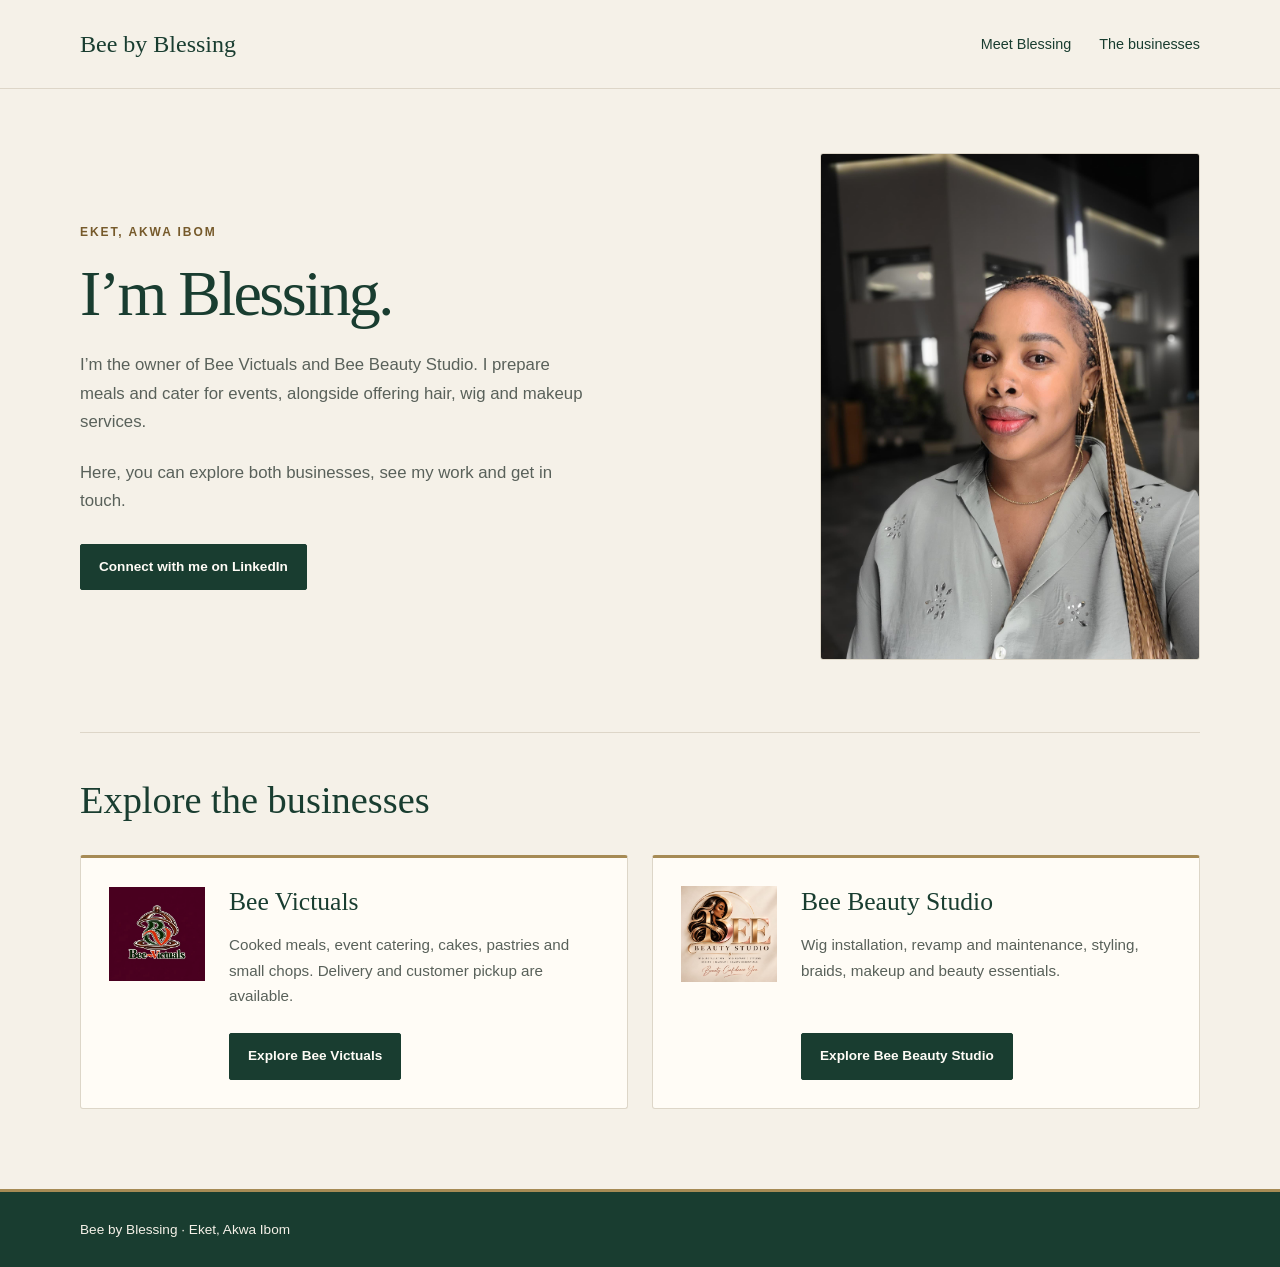
==== index.html @ e4c339d9 "Initial website upload" ====
<!DOCTYPE html>
<html lang="en">
<head>
  <meta charset="UTF-8">
  <meta name="viewport" content="width=device-width, initial-scale=1.0">
  <meta name="description" content="Meet Blessing and explore Bee Victuals and Bee Beauty Studio in Eket, Akwa Ibom.">
  <title>Bee by Blessing | Food &amp; Beauty</title>
  <link rel="stylesheet" href="styles.css">
</head>

<body>
  <header class="site-header">
    <div class="container header-content">
      <a class="brand" href="index.html">Bee by Blessing</a>

      <nav aria-label="Main navigation">
        <a href="#about">Meet Blessing</a>
        <a href="#businesses">The businesses</a>
      </nav>
    </div>
  </header>

  <main>
    <section class="intro container" id="about" aria-labelledby="intro-title">
      <div class="intro-copy">
        <p class="eyebrow">Eket, Akwa Ibom</p>
        <h1 id="intro-title">I’m Blessing.</h1>

        <p>
          I’m the owner of Bee Victuals and Bee Beauty Studio.
          I prepare meals and cater for events, alongside offering
          hair, wig and makeup services.
        </p>

        <p>
          Here, you can explore both businesses, see my work
          and get in touch.
        </p>
    <a class="button"
        href="https://www.linkedin.com/in/blessing-michael-032a00291"
        target="_blank"
        rel="noopener noreferrer"
        style="margin-top: 28px;">
        Connect with me on LinkedIn
    </a>
      </div>

      <img
        class="owner-photo"
        src="BLESSING'S PHOTO.jpg"
        alt="Blessing, owner of Bee Victuals and Bee Beauty Studio"
        width="480"
        height="640"
      >
    </section>

    <section class="businesses container" id="businesses"
             aria-labelledby="businesses-title">
      <h2 id="businesses-title">Explore the businesses</h2>

      <div class="business-grid">
        <article class="business-card">
          <img
            class="business-logo"
            src="BEE VICTUALS LOGO.jpg"
            alt="Bee Victuals logo"
            width="180"
            height="180"
            loading="lazy"
          >

          <div class="business-copy">
            <h3>Bee Victuals</h3>
            <p>
              Cooked meals, event catering, cakes, pastries and
              small chops. Delivery and customer pickup are available.
            </p>
            <a class="button" href="food.html">Explore Bee Victuals</a>
          </div>
        </article>

        <article class="business-card">
          <img
            class="business-logo"
            src="BEE BEAUTY STUDIO LOGO.jpg"
            alt="Bee Beauty Studio logo"
            width="180"
            height="180"
            loading="lazy"
          >

          <div class="business-copy">
            <h3>Bee Beauty Studio</h3>
            <p>
              Wig installation, revamp and maintenance, styling,
              braids, makeup and beauty essentials.
            </p>
            <a class="button" href="beauty.html">Explore Bee Beauty Studio</a>
          </div>
        </article>
      </div>
    </section>
  </main>

  <footer class="site-footer">
    <div class="container">
      <p>Bee by Blessing · Eket, Akwa Ibom</p>
    </div>
  </footer>
</body>
</html>
---- styles.css ----
:root {
  --cream: #f5f1e8;
  --green: #193d30;
  --gold: #a68b55;
  --gold-dark: #765a2b;
  --muted: #59615a;
  --line: #ddd6c8;
  --surface: #fffcf6;
}

* {
  box-sizing: border-box;
}

body {
  margin: 0;
  background: var(--cream);
  color: var(--green);
  font-family: "Segoe UI", Arial, sans-serif;
  font-size: 16px;
  line-height: 1.7;
}

h1,
h2,
h3,
p {
  margin: 0;
}

h1,
h2,
h3 {
  font-family: Georgia, "Times New Roman", serif;
  font-weight: normal;
}

a {
  color: inherit;
}

a:focus-visible {
  outline: 3px solid var(--gold-dark);
  outline-offset: 5px;
}

.container {
  width: min(1120px, calc(100% - 48px));
  margin-inline: auto;
}

/* Header */

.site-header {
  border-bottom: 1px solid var(--line);
}

.header-content {
  display: flex;
  align-items: center;
  justify-content: space-between;
  gap: 24px;
  min-height: 88px;
}

.brand {
  font-family: Georgia, "Times New Roman", serif;
  font-size: 1.5rem;
  text-decoration: none;
}

.site-header nav {
  display: flex;
  flex-wrap: wrap;
  gap: 28px;
}

.site-header nav a {
  font-size: 0.9rem;
  text-decoration: none;
}

.site-header nav a:hover {
  text-decoration: underline;
  text-decoration-color: var(--gold-dark);
  text-underline-offset: 6px;
}

/* Blessing's introduction */

.intro {
  display: grid;
  grid-template-columns: 1.1fr 0.9fr;
  align-items: center;
  gap: 72px;
  padding-block: 64px 72px;
}

.eyebrow {
  color: var(--gold-dark);
  font-size: 0.75rem;
  font-weight: 600;
  letter-spacing: 0.16em;
  text-transform: uppercase;
}

.intro h1 {
  margin-top: 16px;
  font-size: clamp(3rem, 5vw, 4.5rem);
  line-height: 1.1;
  letter-spacing: -0.04em;
}

.intro-copy p:not(.eyebrow) {
  max-width: 32rem;
  margin-top: 22px;
  color: var(--muted);
  font-size: 1.05rem;
}

.owner-photo {
  display: block;
  width: 100%;
  max-width: 380px;
  height: auto;
  aspect-ratio: 3 / 4;
  object-fit: cover;
  justify-self: end;
  border: 1px solid var(--line);
  border-radius: 3px;
}

/* The two businesses */

.businesses {
  padding-block: 44px 80px;
  border-top: 1px solid var(--line);
}

.businesses h2 {
  margin-bottom: 32px;
  font-size: clamp(1.8rem, 3vw, 2.5rem);
  line-height: 1.2;
}

.business-grid {
  display: grid;
  grid-template-columns: repeat(2, minmax(0, 1fr));
  gap: 24px;
}

.business-card {
  display: grid;
  grid-template-columns: 96px minmax(0, 1fr);
  gap: 24px;
  padding: 28px;
  background: var(--surface);
  border: 1px solid var(--line);
  border-top: 3px solid var(--gold);
  border-radius: 3px;
}

.business-logo {
  display: block;
  width: 96px;
  height: 96px;
  object-fit: contain;
  align-self: start;
}

.business-copy {
  display: flex;
  flex-direction: column;
  align-items: flex-start;
}

.business-copy h3 {
  font-size: 1.6rem;
  line-height: 1.25;
}

.business-copy p {
  margin-block: 14px 24px;
  color: var(--muted);
  font-size: 0.95rem;
}

.button {
  display: inline-block;
  max-width: 100%;
  min-height: 44px;
  margin-top: auto;
  padding: 12px 18px;
  background: var(--green);
  color: var(--surface);
  border: 1px solid var(--green);
  border-radius: 2px;
  font-size: 0.85rem;
  font-weight: 600;
  line-height: 1.5;
  text-align: center;
  text-decoration: none;
}

.button:hover {
  background: #28513f;
  border-color: #28513f;
}

/* Footer */

.site-footer {
  padding-block: 26px;
  background: var(--green);
  color: var(--cream);
  border-top: 3px solid var(--gold);
}

.site-footer p {
  font-size: 0.85rem;
}

/* Tablets and phones */

@media (max-width: 800px) {
  .intro {
    grid-template-columns: 1fr;
    gap: 36px;
    padding-block: 48px;
  }

  .owner-photo {
    justify-self: center;
  }

  .business-grid {
    grid-template-columns: 1fr;
  }

  .businesses {
    padding-block: 36px 56px;
  }
}

@media (max-width: 520px) {
  .container {
    width: calc(100% - 32px);
  }

  .header-content {
    flex-direction: column;
    align-items: flex-start;
    gap: 12px;
    padding-block: 20px;
  }

  .site-header nav {
    gap: 24px;
  }

  .business-card {
    grid-template-columns: 1fr;
    gap: 20px;
    padding: 24px;
  }

  .business-logo {
    width: 112px;
    height: 112px;
  }

  .button {
    width: 100%;
  }
}

/* Bee Victuals page */

.food-intro {
  display: grid;
  grid-template-columns: 1.1fr 0.9fr;
  align-items: center;
  gap: 64px;
  padding-block: 64px 72px;
}

.food-intro h1 {
  margin-top: 16px;
  font-size: clamp(3rem, 5vw, 4.5rem);
  line-height: 1.1;
  letter-spacing: -0.04em;
}

.food-intro-copy > p:not(.eyebrow) {
  max-width: 32rem;
  margin-top: 22px;
  color: var(--muted);
  font-size: 1.05rem;
}

.food-intro-copy .service-note {
  font-size: 0.9rem;
}

.food-intro-copy .button {
  margin-top: 28px;
}

.food-intro-photo {
  display: block;
  width: 100%;
  aspect-ratio: 4 / 5;
  object-fit: cover;
  border-radius: 3px;
}

.food-gallery {
  padding-block: 44px 16px;
  border-top: 1px solid var(--line);
}

.section-heading h2 {
  margin-top: 12px;
  font-size: clamp(2rem, 3.5vw, 2.8rem);
  line-height: 1.2;
}

.gallery-navigation {
  display: flex;
  flex-wrap: wrap;
  gap: 12px 28px;
  margin-top: 28px;
  padding-bottom: 24px;
  border-bottom: 1px solid var(--line);
}

.gallery-navigation a {
  padding-block: 8px;
  font-size: 0.9rem;
  text-decoration: none;
}

.gallery-navigation a:hover {
  text-decoration: underline;
  text-decoration-color: var(--gold-dark);
  text-underline-offset: 6px;
}

.gallery-category {
  padding-block: 36px 20px;
  scroll-margin-top: 24px;
}

.gallery-category h3 {
  margin-bottom: 22px;
  font-size: 1.8rem;
  line-height: 1.25;
}

.food-photo-grid {
  display: grid;
  grid-template-columns: repeat(3, minmax(0, 1fr));
  gap: 24px;
}

.food-photo {
  min-width: 0;
  margin: 0;
}

.food-photo img {
  display: block;
  width: 100%;
  aspect-ratio: 4 / 5;
  object-fit: cover;
  border-radius: 3px;
  background: var(--line);
}

.food-photo figcaption {
  padding-top: 12px;
  color: var(--muted);
  font-size: 0.95rem;
}

.food-contact {
  margin-top: 40px;
  padding-block: 48px 64px;
  border-top: 1px solid var(--line);
}

.food-contact h2 {
  margin-top: 12px;
  font-size: clamp(2rem, 3.5vw, 2.8rem);
  line-height: 1.2;
}

.food-contact > p:not(.eyebrow) {
  max-width: 38rem;
  margin-top: 20px;
  color: var(--muted);
}

.food-contact .button {
  margin-top: 28px;
}

@media (max-width: 800px) {
  .food-intro {
    grid-template-columns: 1fr;
    gap: 36px;
    padding-block: 48px;
  }

  .food-intro-photo {
    max-width: 480px;
    justify-self: center;
  }

  .food-photo-grid {
    gap: 16px;
  }
}

@media (max-width: 600px) {
  .food-photo-grid {
    grid-template-columns: 1fr;
    gap: 28px;
  }

  .food-photo img {
    aspect-ratio: 1 / 1;
  }

  .gallery-navigation {
    gap: 8px 20px;
  }

  .gallery-category {
    padding-top: 28px;
  }

  .food-contact {
    padding-block: 36px 48px;
  }
}

/* Bee Beauty Studio page */

.beauty-intro {
  display: grid;
  grid-template-columns: 1.1fr 0.9fr;
  align-items: center;
  gap: 64px;
  padding-block: 64px 72px;
}

.beauty-intro h1 {
  margin-top: 16px;
  font-size: clamp(3rem, 5vw, 4.5rem);
  line-height: 1.1;
  letter-spacing: -0.04em;
}

.beauty-intro-copy > p:not(.eyebrow) {
  max-width: 32rem;
  margin-top: 22px;
  color: var(--muted);
  font-size: 1.05rem;
}

.beauty-intro-copy .button {
  margin-top: 28px;
}

.beauty-intro-photo {
  display: block;
  width: 100%;
  aspect-ratio: 4 / 5;
  object-fit: cover;
  object-position: center;
  border-radius: 3px;
}

.beauty-gallery {
  padding-block: 44px 16px;
  border-top: 1px solid var(--line);
}

.beauty-photo-grid {
  display: grid;
  grid-template-columns: repeat(3, minmax(0, 1fr));
  gap: 24px;
}

.beauty-photo {
  min-width: 0;
  margin: 0;
}

.beauty-photo img {
  display: block;
  width: 100%;
  aspect-ratio: 3 / 4;
  object-fit: cover;
  object-position: center;
  border-radius: 3px;
  background: var(--line);
}

.beauty-photo figcaption {
  padding-top: 12px;
  color: var(--muted);
  font-size: 0.95rem;
}

.beauty-contact {
  margin-top: 40px;
  padding-block: 48px 64px;
  border-top: 1px solid var(--line);
}

.beauty-contact h2 {
  margin-top: 12px;
  font-size: clamp(2rem, 3.5vw, 2.8rem);
  line-height: 1.2;
}

.beauty-contact > p:not(.eyebrow) {
  max-width: 38rem;
  margin-top: 20px;
  color: var(--muted);
}

.beauty-contact .button {
  margin-top: 28px;
}

@media (max-width: 800px) {
  .beauty-intro {
    grid-template-columns: 1fr;
    gap: 36px;
    padding-block: 48px;
  }

  .beauty-intro-photo {
    max-width: 480px;
    justify-self: center;
  }

  .beauty-photo-grid {
    gap: 16px;
  }
}

@media (max-width: 600px) {
  .beauty-photo-grid {
    grid-template-columns: 1fr;
    gap: 28px;
  }

  .beauty-contact {
    padding-block: 36px 48px;
  }
}
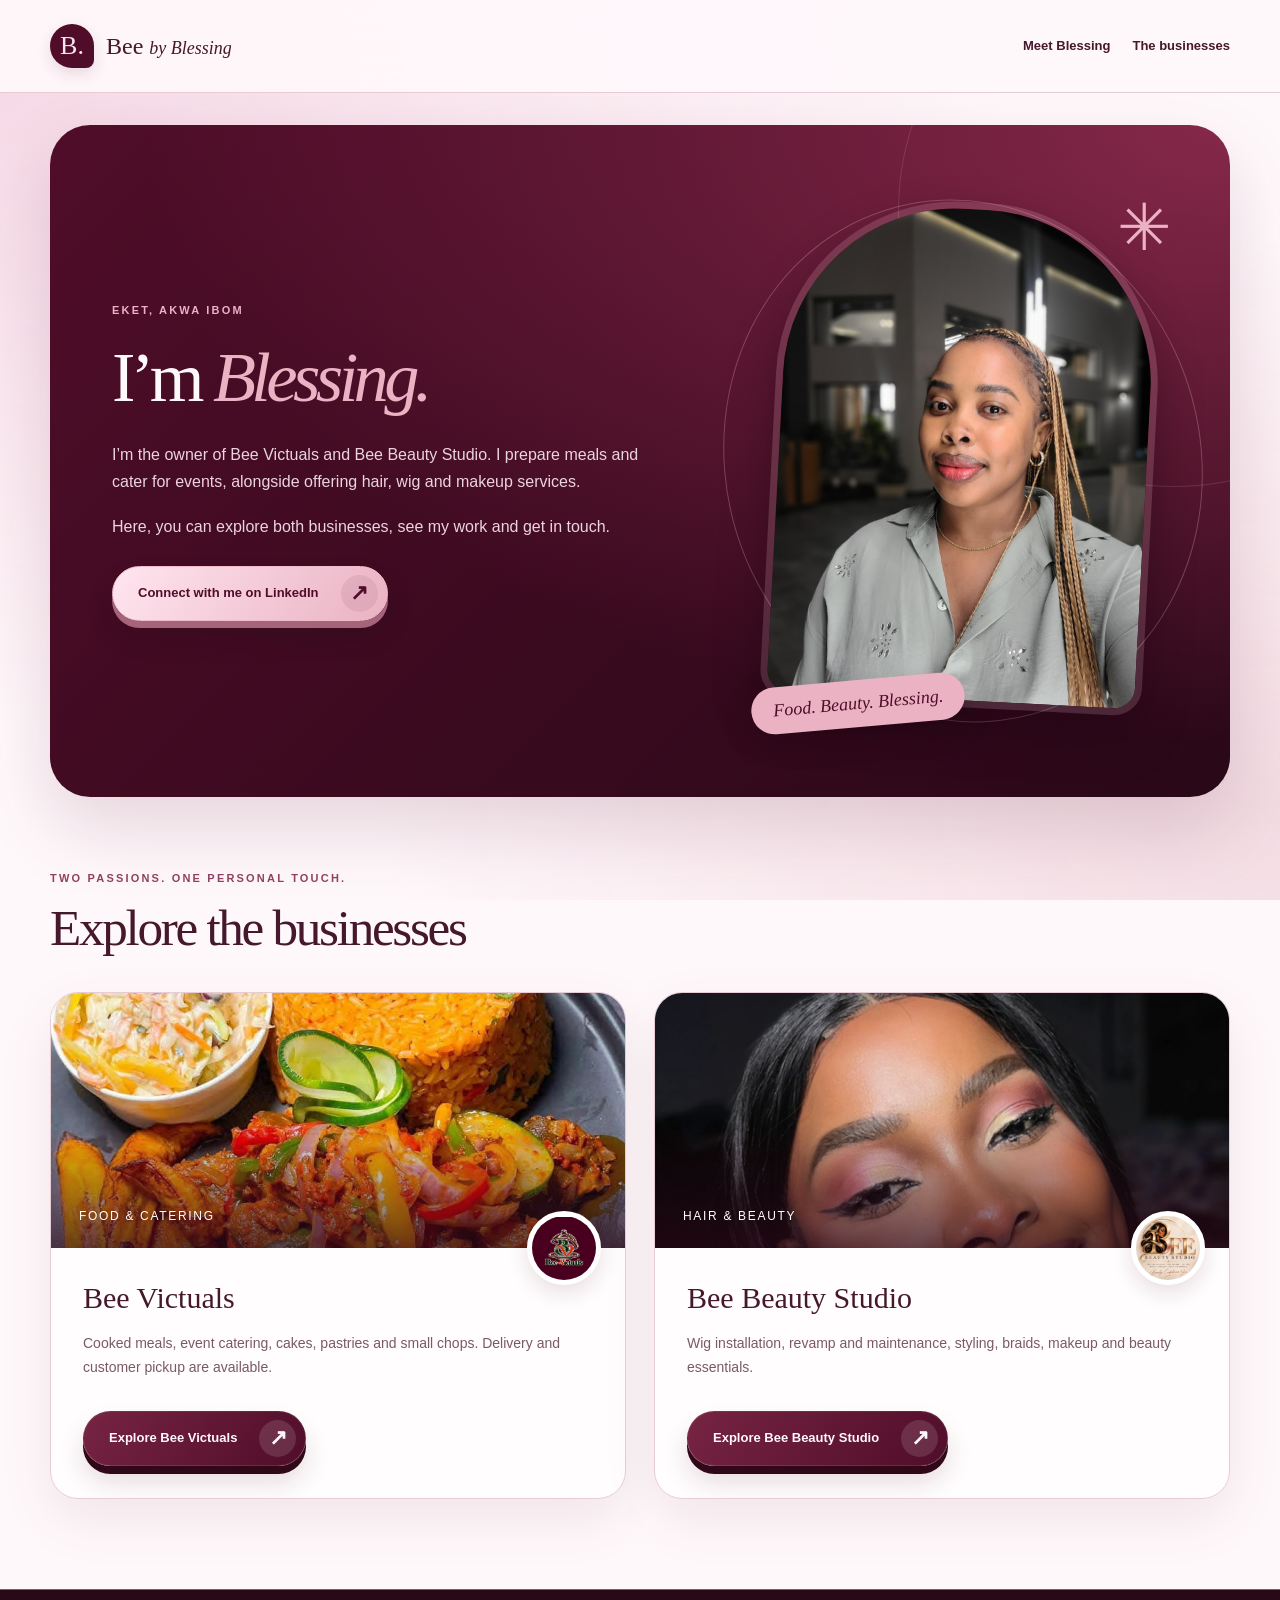
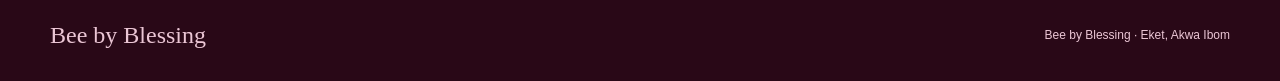
==== commit 677c3891: "Redesign site Redesign site in burgundy and pink with animations and full galleries" ====
--- a/index.html
+++ b/index.html
@@ -3,15 +3,25 @@
 <head>
   <meta charset="UTF-8">
   <meta name="viewport" content="width=device-width, initial-scale=1.0">
-  <meta name="description" content="Meet Blessing and explore Bee Victuals and Bee Beauty Studio in Eket, Akwa Ibom.">
+
+  <meta
+    name="description"
+    content="Meet Blessing and explore Bee Victuals and Bee Beauty Studio in Eket, Akwa Ibom."
+  >
+
   <title>Bee by Blessing | Food &amp; Beauty</title>
+
   <link rel="stylesheet" href="styles.css">
+  <script src="script.js" defer></script>
 </head>
 
-<body>
+<body class="page-index">
   <header class="site-header">
     <div class="container header-content">
-      <a class="brand" href="index.html">Bee by Blessing</a>
+      <a class="brand" href="index.html">
+        <span class="brand-mark" aria-hidden="true">B.</span>
+        <span>Bee <i>by Blessing</i></span>
+      </a>
 
       <nav aria-label="Main navigation">
         <a href="#about">Meet Blessing</a>
@@ -21,10 +31,17 @@
   </header>
 
   <main>
-    <section class="intro container" id="about" aria-labelledby="intro-title">
-      <div class="intro-copy">
+    <section
+      class="intro container"
+      id="about"
+      aria-labelledby="intro-title"
+    >
+      <div class="intro-copy reveal">
         <p class="eyebrow">Eket, Akwa Ibom</p>
-        <h1 id="intro-title">I’m Blessing.</h1>
+
+        <h1 id="intro-title">
+          I’m <em>Blessing.</em>
+        </h1>
 
         <p>
           I’m the owner of Bee Victuals and Bee Beauty Studio.
@@ -36,30 +53,58 @@
           Here, you can explore both businesses, see my work
           and get in touch.
         </p>
-    <a class="button"
-        href="https://www.linkedin.com/in/blessing-michael-032a00291"
-        target="_blank"
-        rel="noopener noreferrer"
-        style="margin-top: 28px;">
-        Connect with me on LinkedIn
-    </a>
+
+        <a
+          class="button"
+          href="https://www.linkedin.com/in/blessing-michael-032a00291"
+          target="_blank"
+          rel="noopener noreferrer"
+        >
+          <span>Connect with me on LinkedIn</span>
+          <span class="button-arrow" aria-hidden="true">↗</span>
+        </a>
       </div>
 
-      <img
-        class="owner-photo"
-        src="BLESSING'S PHOTO.jpg"
-        alt="Blessing, owner of Bee Victuals and Bee Beauty Studio"
-        width="480"
-        height="640"
-      >
+      <div class="hero-visual">
+        <div class="image-halo" aria-hidden="true"></div>
+
+        <div class="hero-image-wrap">
+          <img
+            class="owner-photo"
+            src="BLESSING'S PHOTO.jpg"
+            alt="Blessing, owner of Bee Victuals and Bee Beauty Studio"
+            width="480"
+            height="640"
+          >
+        </div>
+
+        <span class="image-badge">Food. Beauty. Blessing.</span>
+        <span class="image-spark" aria-hidden="true">✳</span>
+      </div>
     </section>
 
-    <section class="businesses container" id="businesses"
-             aria-labelledby="businesses-title">
-      <h2 id="businesses-title">Explore the businesses</h2>
+    <section
+      class="businesses container"
+      id="businesses"
+      aria-labelledby="businesses-title"
+    >
+      <div class="section-heading reveal">
+        <p class="eyebrow">Two passions. One personal touch.</p>
+        <h2 id="businesses-title">Explore the businesses</h2>
+      </div>
 
       <div class="business-grid">
-        <article class="business-card">
+        <article class="business-card reveal">
+          <div class="business-cover">
+            <img
+              src="BEE VICTUALS PICTURES/PHOTO-2026-10-02-22-13-39.jpg"
+              alt="Rice, plantain and sauced meat"
+              loading="lazy"
+            >
+
+            <span>Food &amp; catering</span>
+          </div>
+
           <img
             class="business-logo"
             src="BEE VICTUALS LOGO.jpg"
@@ -71,15 +116,30 @@
 
           <div class="business-copy">
             <h3>Bee Victuals</h3>
+
             <p>
               Cooked meals, event catering, cakes, pastries and
               small chops. Delivery and customer pickup are available.
             </p>
-            <a class="button" href="food.html">Explore Bee Victuals</a>
+
+            <a class="button" href="food.html">
+              <span>Explore Bee Victuals</span>
+              <span class="button-arrow" aria-hidden="true">↗</span>
+            </a>
           </div>
         </article>
 
-        <article class="business-card">
+        <article class="business-card reveal">
+          <div class="business-cover">
+            <img
+              src="BEE BEAUTY STUDIO PICTURES/IMG_7529.jpg"
+              alt="Pink makeup look by Bee Beauty Studio"
+              loading="lazy"
+            >
+
+            <span>Hair &amp; beauty</span>
+          </div>
+
           <img
             class="business-logo"
             src="BEE BEAUTY STUDIO LOGO.jpg"
@@ -91,11 +151,16 @@
 
           <div class="business-copy">
             <h3>Bee Beauty Studio</h3>
+
             <p>
               Wig installation, revamp and maintenance, styling,
               braids, makeup and beauty essentials.
             </p>
-            <a class="button" href="beauty.html">Explore Bee Beauty Studio</a>
+
+            <a class="button" href="beauty.html">
+              <span>Explore Bee Beauty Studio</span>
+              <span class="button-arrow" aria-hidden="true">↗</span>
+            </a>
           </div>
         </article>
       </div>
@@ -103,7 +168,8 @@
   </main>
 
   <footer class="site-footer">
-    <div class="container">
+    <div class="container footer-content">
+      <a href="index.html" class="footer-brand">Bee by Blessing</a>
       <p>Bee by Blessing · Eket, Akwa Ibom</p>
     </div>
   </footer>
--- a/styles.css
+++ b/styles.css
@@ -1,24 +1,51 @@
+/* Colours and defaults */
+
 :root {
-  --cream: #f5f1e8;
-  --green: #193d30;
-  --gold: #a68b55;
-  --gold-dark: #765a2b;
-  --muted: #59615a;
-  --line: #ddd6c8;
-  --surface: #fffcf6;
+  --wine: #500d29;
+  --deep: #290817;
+  --rose: #eab2c3;
+  --pink: #f8e5ec;
+  --paper: #fff8fb;
+  --ink: #45182b;
+  --muted: #795a67;
+  --line: #e7ccd6;
+  --shadow: 0 20px 55px #500d2915;
+  --serif: Georgia, "Times New Roman", serif;
 }
 
 * {
   box-sizing: border-box;
 }
 
+html {
+  scroll-behavior: smooth;
+  scroll-padding-top: 110px;
+}
+
 body {
   margin: 0;
-  background: var(--cream);
-  color: var(--green);
-  font-family: "Segoe UI", Arial, sans-serif;
-  font-size: 16px;
-  line-height: 1.7;
+  background: var(--paper);
+  color: var(--ink);
+  font: 16px / 1.7 "Segoe UI", Arial, sans-serif;
+}
+
+body::before {
+  content: "";
+  position: fixed;
+  inset: 0;
+  pointer-events: none;
+  z-index: -1;
+  background:
+    radial-gradient(
+      ellipse at 0 10%,
+      #f6d9e6,
+      transparent 55%
+    ),
+    radial-gradient(
+      ellipse at 100% 90%,
+      #f3dbe2,
+      transparent 50%
+    );
 }
 
 h1,
@@ -31,535 +58,1182 @@
 h1,
 h2,
 h3 {
-  font-family: Georgia, "Times New Roman", serif;
-  font-weight: normal;
+  font-family: var(--serif);
+  font-weight: 400;
 }
 
 a {
   color: inherit;
 }
 
-a:focus-visible {
-  outline: 3px solid var(--gold-dark);
+button {
+  font: inherit;
+  cursor: pointer;
+}
+
+a,
+button {
+  -webkit-tap-highlight-color: transparent;
+}
+
+img {
+  display: block;
+  max-width: 100%;
+}
+
+a:focus-visible,
+button:focus-visible {
+  outline: 3px solid #a54569;
   outline-offset: 5px;
 }
 
+button:disabled {
+  opacity: 0.35;
+  cursor: default;
+}
+
+[hidden] {
+  display: none !important;
+}
+
 .container {
-  width: min(1120px, calc(100% - 48px));
+  width: min(1180px, calc(100% - 64px));
   margin-inline: auto;
 }
 
 /* Header */
 
 .site-header {
+  position: sticky;
+  top: 0;
+  z-index: 20;
+  background: #fff8fbed;
+  backdrop-filter: blur(16px);
   border-bottom: 1px solid var(--line);
 }
 
 .header-content {
+  min-height: 92px;
   display: flex;
   align-items: center;
   justify-content: space-between;
   gap: 24px;
-  min-height: 88px;
 }
 
 .brand {
-  font-family: Georgia, "Times New Roman", serif;
-  font-size: 1.5rem;
+  display: flex;
+  gap: 12px;
+  align-items: center;
+  font: 24px var(--serif);
   text-decoration: none;
+  white-space: nowrap;
+}
+
+.brand i {
+  font-size: 18px;
+}
+
+.brand-mark {
+  display: grid;
+  place-items: center;
+  width: 44px;
+  height: 44px;
+  border-radius: 50% 50% 18% 50%;
+  background: var(--wine);
+  color: var(--pink);
+  font-size: 26px;
+  box-shadow: 0 6px 15px #500d2920;
 }
 
 .site-header nav {
   display: flex;
+  align-items: center;
   flex-wrap: wrap;
-  gap: 28px;
+  gap: 22px;
 }
 
 .site-header nav a {
-  font-size: 0.9rem;
+  position: relative;
   text-decoration: none;
-}
-
-.site-header nav a:hover {
-  text-decoration: underline;
-  text-decoration-color: var(--gold-dark);
-  text-underline-offset: 6px;
-}
-
-/* Blessing's introduction */
-
-.intro {
+  font-size: 13px;
+  font-weight: 600;
+  padding: 10px 0;
+}
+
+.site-header nav a::after {
+  content: "";
+  position: absolute;
+  bottom: 4px;
+  left: 0;
+  width: 100%;
+  height: 2px;
+  background: var(--wine);
+  transform: scaleX(0);
+  transform-origin: left;
+  transition: transform 0.25s;
+}
+
+.site-header nav a:hover::after {
+  transform: scaleX(1);
+}
+
+/* Hero sections */
+
+.intro,
+.food-intro,
+.beauty-intro {
+  position: relative;
+  isolation: isolate;
   display: grid;
-  grid-template-columns: 1.1fr 0.9fr;
+  grid-template-columns: 1.15fr 1fr;
   align-items: center;
-  gap: 72px;
-  padding-block: 64px 72px;
+  gap: 65px;
+  margin-top: 32px;
+  margin-bottom: 72px;
+  padding: 62px;
+  border-radius: 40px;
+  background:
+    radial-gradient(
+      ellipse at 100% 0,
+      #862849,
+      transparent 65%
+    ),
+    linear-gradient(
+      135deg,
+      var(--wine),
+      var(--deep)
+    );
+  color: var(--paper);
+  box-shadow: 0 30px 75px #500d2926;
+  overflow: hidden;
+  min-height: 610px;
+}
+
+.intro::before,
+.food-intro::before,
+.beauty-intro::before {
+  content: "";
+  position: absolute;
+  z-index: -1;
+  width: 550px;
+  height: 550px;
+  border: 1px solid #eab2c32b;
+  border-radius: 50%;
+  right: -220px;
+  top: -190px;
 }
 
 .eyebrow {
-  color: var(--gold-dark);
-  font-size: 0.75rem;
-  font-weight: 600;
-  letter-spacing: 0.16em;
+  font: 600 11px / 1.7 "Segoe UI", Arial, sans-serif;
+  letter-spacing: 0.2em;
   text-transform: uppercase;
-}
-
-.intro h1 {
-  margin-top: 16px;
-  font-size: clamp(3rem, 5vw, 4.5rem);
-  line-height: 1.1;
-  letter-spacing: -0.04em;
-}
-
-.intro-copy p:not(.eyebrow) {
-  max-width: 32rem;
-  margin-top: 22px;
-  color: var(--muted);
-  font-size: 1.05rem;
-}
-
-.owner-photo {
-  display: block;
+  color: #924161;
+}
+
+.intro .eyebrow,
+.food-intro .eyebrow,
+.beauty-intro .eyebrow,
+.contact-panel .eyebrow {
+  color: var(--rose);
+}
+
+h1 {
+  font-size: clamp(3rem, 5.5vw, 5rem);
+  letter-spacing: -0.065em;
+  line-height: 1.04;
+  margin-block: 22px 26px;
+}
+
+h1 em {
+  color: var(--rose);
+  font-weight: 400;
+}
+
+.intro-copy > p:not(.eyebrow),
+.food-intro-copy > p:not(.eyebrow),
+.beauty-intro-copy > p:not(.eyebrow) {
+  color: #ecd4de;
+  margin-top: 18px;
+  max-width: 33rem;
+  font-size: 16px;
+}
+
+.service-note {
+  font-size: 13px !important;
+}
+
+/* Animated hero photos */
+
+.hero-visual {
+  position: relative;
+  min-width: 0;
   width: 100%;
-  max-width: 380px;
+  max-width: 410px;
+  justify-self: end;
+  padding: 15px 14px 28px;
+}
+
+.hero-image-wrap {
+  border: 7px solid #fff3f820;
+  border-radius: 180px 180px 28px 28px;
+  overflow: hidden;
+  transform: rotate(3deg);
+  animation: portrait-float 7s ease-in-out infinite;
+  box-shadow: 0 22px 45px #17030e66;
+}
+
+.owner-photo,
+.food-intro-photo,
+.beauty-intro-photo {
+  width: 100%;
   height: auto;
   aspect-ratio: 3 / 4;
   object-fit: cover;
-  justify-self: end;
-  border: 1px solid var(--line);
-  border-radius: 3px;
-}
-
-/* The two businesses */
+  transition: transform 0.8s;
+}
+
+.hero-image-wrap:hover img {
+  transform: scale(1.045);
+}
+
+.food-intro .hero-image-wrap {
+  border-radius: 45% 45% 20px 20px;
+  transform: rotate(-3deg);
+}
+
+.image-halo {
+  position: absolute;
+  inset: 2% -8%;
+  border: 1px solid #eab2c34d;
+  border-radius: 50%;
+  transform: rotate(-15deg);
+  animation: halo-breathe 6s ease-in-out infinite;
+}
+
+.image-badge {
+  position: absolute;
+  bottom: 8px;
+  left: -7px;
+  background: var(--rose);
+  color: var(--wine);
+  padding: 13px 22px;
+  border-radius: 50px;
+  box-shadow: 0 8px 28px #17030e45;
+  font: italic 18px var(--serif);
+  transform: rotate(-5deg);
+}
+
+.image-spark {
+  position: absolute;
+  top: 8px;
+  right: -3px;
+  font-size: 65px;
+  line-height: 1;
+  color: var(--rose);
+  animation: spark-turn 20s linear infinite;
+}
+
+/* Buttons */
+
+.button {
+  display: inline-flex;
+  align-items: center;
+  justify-content: space-between;
+  gap: 22px;
+  max-width: 100%;
+  min-height: 54px;
+  margin-top: 26px;
+  padding: 8px 9px 8px 25px;
+  border: 1px solid #ffffff18;
+  border-radius: 999px;
+  background: linear-gradient(
+    125deg,
+    #762442,
+    var(--wine)
+  );
+  color: var(--paper);
+  box-shadow:
+    0 8px 0 #300817,
+    0 16px 26px #500d2925;
+  text-decoration: none;
+  font-size: 13px;
+  font-weight: 600;
+  line-height: 1.4;
+  position: relative;
+  overflow: hidden;
+  transition:
+    transform 0.25s,
+    box-shadow 0.25s,
+    filter 0.25s;
+}
+
+.button-arrow {
+  display: grid;
+  place-items: center;
+  flex: none;
+  width: 37px;
+  height: 37px;
+  border-radius: 50%;
+  background: #ffffff20;
+  font-size: 22px;
+  transition: transform 0.25s;
+}
+
+.button::before {
+  content: "";
+  position: absolute;
+  inset: 0;
+  background: linear-gradient(
+    110deg,
+    transparent 30%,
+    #fff4 50%,
+    transparent 70%
+  );
+  transform: translateX(-150%);
+  transition: transform 0.7s;
+}
+
+.button:hover {
+  transform: translateY(-3px);
+  box-shadow:
+    0 11px 0 #300817,
+    0 22px 32px #500d292b;
+  filter: brightness(1.08);
+}
+
+.button:hover::before {
+  transform: translateX(150%);
+}
+
+.button:hover .button-arrow {
+  transform: rotate(45deg);
+}
+
+.button:active {
+  transform: translateY(5px);
+  box-shadow: 0 2px 0 #300817;
+}
+
+.intro .button,
+.food-intro .button,
+.beauty-intro .button,
+.contact-panel .button {
+  background: linear-gradient(
+    125deg,
+    #ffe5ef,
+    var(--rose)
+  );
+  color: var(--wine);
+  border-color: #eebcca;
+  box-shadow:
+    0 7px 0 #a6647b,
+    0 16px 28px #0002;
+}
+
+.intro .button:hover,
+.food-intro .button:hover,
+.beauty-intro .button:hover,
+.contact-panel .button:hover {
+  box-shadow:
+    0 10px 0 #a6647b,
+    0 20px 35px #0003;
+}
+
+.intro .button:active,
+.food-intro .button:active,
+.beauty-intro .button:active,
+.contact-panel .button:active {
+  box-shadow: 0 2px 0 #a6647b;
+}
+
+.intro .button-arrow,
+.food-intro .button-arrow,
+.beauty-intro .button-arrow,
+.contact-panel .button-arrow {
+  background: #500d2914;
+}
+
+/* Section headings */
+
+.section-heading {
+  margin-bottom: 34px;
+}
+
+.section-heading h2 {
+  font-size: clamp(2.3rem, 4vw, 3.6rem);
+  letter-spacing: -0.045em;
+  line-height: 1.15;
+  margin-top: 12px;
+}
+
+.section-note {
+  color: var(--muted);
+  margin-top: 14px;
+  font-size: 14px;
+}
+
+/* Business cards */
 
 .businesses {
-  padding-block: 44px 80px;
-  border-top: 1px solid var(--line);
-}
-
-.businesses h2 {
-  margin-bottom: 32px;
-  font-size: clamp(1.8rem, 3vw, 2.5rem);
-  line-height: 1.2;
+  padding-bottom: 90px;
 }
 
 .business-grid {
   display: grid;
   grid-template-columns: repeat(2, minmax(0, 1fr));
-  gap: 24px;
+  gap: 28px;
 }
 
 .business-card {
-  display: grid;
-  grid-template-columns: 96px minmax(0, 1fr);
-  gap: 24px;
-  padding: 28px;
-  background: var(--surface);
+  position: relative;
+  background: #fffdfd;
   border: 1px solid var(--line);
-  border-top: 3px solid var(--gold);
-  border-radius: 3px;
-}
-
-.business-logo {
-  display: block;
-  width: 96px;
-  height: 96px;
-  object-fit: contain;
-  align-self: start;
-}
-
-.business-copy {
+  border-radius: 28px;
+  overflow: hidden;
+  box-shadow: var(--shadow);
   display: flex;
   flex-direction: column;
+  transition: box-shadow 0.3s;
+}
+
+.business-card:hover {
+  box-shadow: 0 25px 65px #500d2928;
+}
+
+.business-cover {
+  position: relative;
+  height: 255px;
+  overflow: hidden;
+}
+
+.business-cover img {
+  width: 100%;
+  height: 100%;
+  object-fit: cover;
+  object-position: center 43%;
+  transition: transform 0.7s;
+}
+
+.business-card:hover .business-cover img {
+  transform: scale(1.05);
+}
+
+.business-cover::after {
+  content: "";
+  position: absolute;
+  inset: 50% 0 0;
+  background: linear-gradient(
+    transparent,
+    #290817b3
+  );
+}
+
+.business-cover > span {
+  position: absolute;
+  bottom: 22px;
+  left: 28px;
+  z-index: 1;
+  color: white;
+  font-size: 12px;
+  letter-spacing: 0.14em;
+  text-transform: uppercase;
+}
+
+.business-logo {
+  position: absolute;
+  top: 218px;
+  right: 24px;
+  width: 74px;
+  height: 74px;
+  object-fit: contain;
+  background: white;
+  border-radius: 50%;
+  border: 5px solid white;
+  box-shadow: 0 8px 20px #500d2920;
+}
+
+.business-copy {
+  padding: 32px;
+  display: flex;
+  flex: 1;
+  flex-direction: column;
   align-items: flex-start;
 }
 
 .business-copy h3 {
-  font-size: 1.6rem;
-  line-height: 1.25;
+  font-size: 30px;
+  line-height: 1.2;
+  padding-right: 40px;
 }
 
 .business-copy p {
-  margin-block: 14px 24px;
   color: var(--muted);
-  font-size: 0.95rem;
-}
-
-.button {
+  font-size: 14px;
+  margin-top: 16px;
+  margin-bottom: 6px;
+}
+
+.business-copy .button {
+  margin-top: 25px;
+}
+
+.business-copy .button:hover {
+  transform: translateY(-3px);
+}
+
+.business-copy .button:active {
+  transform: translateY(5px);
+}
+
+/* Galleries and category filters */
+
+.gallery {
+  padding-bottom: 30px;
+}
+
+.gallery-filters {
+  display: flex;
+  flex-wrap: wrap;
+  gap: 10px;
+  margin-bottom: 35px;
+}
+
+.filter {
+  background: transparent;
+  border: 1px solid var(--line);
+  color: var(--wine);
+  border-radius: 999px;
+  padding: 10px 17px;
+  font-size: 13px;
+  min-height: 44px;
+  transition:
+    background 0.2s,
+    transform 0.2s,
+    box-shadow 0.2s;
+}
+
+.filter span {
   display: inline-block;
-  max-width: 100%;
-  min-height: 44px;
-  margin-top: auto;
-  padding: 12px 18px;
-  background: var(--green);
-  color: var(--surface);
-  border: 1px solid var(--green);
-  border-radius: 2px;
-  font-size: 0.85rem;
-  font-weight: 600;
-  line-height: 1.5;
-  text-align: center;
-  text-decoration: none;
-}
-
-.button:hover {
-  background: #28513f;
-  border-color: #28513f;
-}
-
-/* Footer */
-
-.site-footer {
-  padding-block: 26px;
-  background: var(--green);
-  color: var(--cream);
-  border-top: 3px solid var(--gold);
-}
-
-.site-footer p {
-  font-size: 0.85rem;
-}
-
-/* Tablets and phones */
-
-@media (max-width: 800px) {
-  .intro {
-    grid-template-columns: 1fr;
-    gap: 36px;
-    padding-block: 48px;
-  }
-
-  .owner-photo {
-    justify-self: center;
-  }
-
-  .business-grid {
-    grid-template-columns: 1fr;
-  }
-
-  .businesses {
-    padding-block: 36px 56px;
-  }
-}
-
-@media (max-width: 520px) {
-  .container {
-    width: calc(100% - 32px);
-  }
-
-  .header-content {
-    flex-direction: column;
-    align-items: flex-start;
-    gap: 12px;
-    padding-block: 20px;
-  }
-
-  .site-header nav {
-    gap: 24px;
-  }
-
-  .business-card {
-    grid-template-columns: 1fr;
-    gap: 20px;
-    padding: 24px;
-  }
-
-  .business-logo {
-    width: 112px;
-    height: 112px;
-  }
-
-  .button {
-    width: 100%;
-  }
-}
-
-/* Bee Victuals page */
-
-.food-intro {
+  margin-left: 5px;
+  opacity: 0.65;
+  font-size: 11px;
+}
+
+.filter:hover {
+  background: var(--pink);
+  transform: translateY(-2px);
+}
+
+.filter.active {
+  background: var(--wine);
+  color: white;
+  border-color: var(--wine);
+  box-shadow: 0 5px 15px #500d2920;
+}
+
+.gallery-category {
+  padding-block: 18px 38px;
+  scroll-margin-top: 110px;
+}
+
+.category-heading {
+  display: flex;
+  justify-content: space-between;
+  align-items: center;
+  gap: 16px;
+  border-top: 1px solid var(--line);
+  padding: 24px 0;
+}
+
+.category-heading h3 {
+  font-size: 29px;
+  letter-spacing: -0.025em;
+}
+
+.category-heading > span {
+  color: var(--muted);
+  font-size: 11px;
+  text-transform: uppercase;
+  letter-spacing: 0.15em;
+}
+
+.photo-grid {
   display: grid;
-  grid-template-columns: 1.1fr 0.9fr;
-  align-items: center;
-  gap: 64px;
-  padding-block: 64px 72px;
-}
-
-.food-intro h1 {
-  margin-top: 16px;
-  font-size: clamp(3rem, 5vw, 4.5rem);
-  line-height: 1.1;
-  letter-spacing: -0.04em;
-}
-
-.food-intro-copy > p:not(.eyebrow) {
-  max-width: 32rem;
-  margin-top: 22px;
-  color: var(--muted);
-  font-size: 1.05rem;
-}
-
-.food-intro-copy .service-note {
-  font-size: 0.9rem;
-}
-
-.food-intro-copy .button {
-  margin-top: 28px;
-}
-
-.food-intro-photo {
+  grid-template-columns: repeat(3, minmax(0, 1fr));
+  gap: 24px;
+}
+
+.photo-card {
+  margin: 0;
+  min-width: 0;
+  background: #fffdfd;
+  border: 1px solid var(--line);
+  border-radius: 22px;
+  overflow: hidden;
+  box-shadow: 0 8px 28px #500d290a;
+}
+
+.photo-open {
   display: block;
+  position: relative;
+  overflow: hidden;
+  background: var(--pink);
+}
+
+.photo-card img {
   width: 100%;
   aspect-ratio: 4 / 5;
   object-fit: cover;
-  border-radius: 3px;
-}
-
-.food-gallery {
-  padding-block: 44px 16px;
-  border-top: 1px solid var(--line);
-}
-
-.section-heading h2 {
-  margin-top: 12px;
-  font-size: clamp(2rem, 3.5vw, 2.8rem);
-  line-height: 1.2;
-}
-
-.gallery-navigation {
+  transition:
+    transform 0.7s,
+    filter 0.7s;
+}
+
+.page-beauty .photo-card img {
+  aspect-ratio: 3 / 4;
+}
+
+.photo-open:hover img {
+  transform: scale(1.06);
+  filter: saturate(1.08);
+}
+
+.photo-expand {
+  position: absolute;
+  right: 14px;
+  bottom: 14px;
+  border-radius: 50%;
+  width: 40px;
+  height: 40px;
+  display: grid;
+  place-items: center;
+  background: #fff8fbed;
+  color: var(--wine);
+  box-shadow: 0 5px 20px #0002;
+  font-size: 22px;
+  transition: transform 0.3s;
+}
+
+.photo-open:hover .photo-expand {
+  transform: rotate(45deg);
+}
+
+.photo-card figcaption {
+  padding: 17px 19px;
+  color: var(--muted);
+  font-size: 13px;
+  line-height: 1.45;
+  min-height: 68px;
+}
+
+/* Contact panels */
+
+.contact-panel {
+  margin-top: 30px;
+  margin-bottom: 80px;
+  padding: 54px 60px;
+  border-radius: 32px;
+  background:
+    radial-gradient(
+      ellipse at 95% 100%,
+      #903955,
+      transparent 70%
+    ),
+    var(--wine);
+  color: white;
+  position: relative;
+  overflow: hidden;
+  box-shadow: var(--shadow);
+}
+
+.contact-panel h2 {
+  font-size: clamp(2.2rem, 4vw, 3.4rem);
+  line-height: 1.15;
+  letter-spacing: -0.035em;
+  margin-block: 12px 20px;
+}
+
+.contact-panel > p:not(.eyebrow) {
+  max-width: 630px;
+  color: #efd8e2;
+  font-size: 15px;
+}
+
+.contact-panel .button {
+  margin-right: 14px;
+}
+
+/* Footer */
+
+.site-footer {
+  background: var(--deep);
+  color: #ebc6d5;
+  padding-block: 32px;
+  border-top: 1px solid #95516a;
+}
+
+.footer-content {
   display: flex;
-  flex-wrap: wrap;
-  gap: 12px 28px;
-  margin-top: 28px;
-  padding-bottom: 24px;
-  border-bottom: 1px solid var(--line);
-}
-
-.gallery-navigation a {
-  padding-block: 8px;
-  font-size: 0.9rem;
+  align-items: center;
+  justify-content: space-between;
+  gap: 25px;
+}
+
+.footer-brand {
+  font: 24px var(--serif);
   text-decoration: none;
 }
 
-.gallery-navigation a:hover {
-  text-decoration: underline;
-  text-decoration-color: var(--gold-dark);
-  text-underline-offset: 6px;
-}
-
-.gallery-category {
-  padding-block: 36px 20px;
-  scroll-margin-top: 24px;
-}
-
-.gallery-category h3 {
-  margin-bottom: 22px;
-  font-size: 1.8rem;
-  line-height: 1.25;
-}
-
-.food-photo-grid {
+.site-footer p {
+  font-size: 12px;
+}
+
+/* Scroll reveals */
+
+.reveal {
+  opacity: 1;
+  transition:
+    opacity 0.7s ease,
+    transform 0.7s cubic-bezier(0.2, 0.8, 0.2, 1);
+}
+
+.reveal.pending {
+  opacity: 0;
+  transform: translateY(28px);
+}
+
+.reveal.shown {
+  opacity: 1;
+  transform: none;
+}
+
+.photo-card:nth-child(3n + 2) {
+  transition-delay: 0.06s;
+}
+
+.photo-card:nth-child(3n + 3) {
+  transition-delay: 0.12s;
+}
+
+.sr-only {
+  position: absolute;
+  width: 1px;
+  height: 1px;
+  padding: 0;
+  margin: -1px;
+  overflow: hidden;
+  clip: rect(0, 0, 0, 0);
+  white-space: nowrap;
+  border: 0;
+}
+
+/* Full-size photo viewer */
+
+.lightbox {
+  width: 100vw;
+  max-width: 100vw;
+  height: 100dvh;
+  max-height: 100dvh;
+  margin: 0;
+  padding: 20px;
+  border: 0;
+  background: #200814f5;
+  color: white;
+  overflow: auto;
+}
+
+.lightbox::backdrop {
+  background: #200814;
+}
+
+.lightbox-toolbar {
+  display: flex;
+  justify-content: space-between;
+  align-items: center;
+  max-width: 1200px;
+  margin: auto;
+}
+
+.lightbox-count {
+  color: var(--rose);
+  font-size: 13px;
+}
+
+.lightbox button {
+  border: 1px solid #ffffff40;
+  background: #ffffff12;
+  color: white;
+  border-radius: 50%;
+  width: 48px;
+  height: 48px;
+  font-size: 30px;
+  line-height: 1;
+}
+
+.lightbox-stage {
   display: grid;
-  grid-template-columns: repeat(3, minmax(0, 1fr));
-  gap: 24px;
-}
-
-.food-photo {
-  min-width: 0;
-  margin: 0;
-}
-
-.food-photo img {
-  display: block;
+  grid-template-columns: 48px minmax(0, 1fr) 48px;
+  align-items: center;
+  gap: 18px;
+  max-width: 1200px;
+  margin: 15px auto;
+}
+
+.lightbox-image {
   width: 100%;
-  aspect-ratio: 4 / 5;
-  object-fit: cover;
-  border-radius: 3px;
-  background: var(--line);
-}
-
-.food-photo figcaption {
-  padding-top: 12px;
-  color: var(--muted);
-  font-size: 0.95rem;
-}
-
-.food-contact {
-  margin-top: 40px;
-  padding-block: 48px 64px;
-  border-top: 1px solid var(--line);
-}
-
-.food-contact h2 {
-  margin-top: 12px;
-  font-size: clamp(2rem, 3.5vw, 2.8rem);
-  line-height: 1.2;
-}
-
-.food-contact > p:not(.eyebrow) {
-  max-width: 38rem;
-  margin-top: 20px;
-  color: var(--muted);
-}
-
-.food-contact .button {
-  margin-top: 28px;
-}
-
-@media (max-width: 800px) {
-  .food-intro {
-    grid-template-columns: 1fr;
-    gap: 36px;
-    padding-block: 48px;
-  }
-
-  .food-intro-photo {
-    max-width: 480px;
-    justify-self: center;
-  }
-
-  .food-photo-grid {
+  height: calc(100dvh - 155px);
+  object-fit: contain;
+  animation: image-in 0.25s ease;
+}
+
+.lightbox-caption {
+  text-align: center;
+  font-size: 14px;
+  color: #edcdd9;
+  padding: 0 10px 20px;
+}
+
+.viewer-open {
+  overflow: hidden;
+}
+
+/* Motion */
+
+@keyframes portrait-float {
+  0%,
+  100% {
+    translate: 0 0;
+  }
+
+  50% {
+    translate: 0 -12px;
+  }
+}
+
+@keyframes halo-breathe {
+  0%,
+  100% {
+    scale: 1;
+    opacity: 0.5;
+  }
+
+  50% {
+    scale: 1.045;
+    opacity: 1;
+  }
+}
+
+@keyframes spark-turn {
+  to {
+    rotate: 360deg;
+  }
+}
+
+@keyframes image-in {
+  from {
+    opacity: 0.3;
+    scale: 0.98;
+  }
+
+  to {
+    opacity: 1;
+    scale: 1;
+  }
+}
+
+/* Large screens */
+
+@media (min-width: 1400px) {
+  .intro,
+  .food-intro,
+  .beauty-intro {
+    margin-top: 45px;
+  }
+}
+
+/* Tablets */
+
+@media (max-width: 950px) {
+  .container {
+    width: calc(100% - 40px);
+  }
+
+  .intro,
+  .food-intro,
+  .beauty-intro {
+    padding: 42px;
+    gap: 35px;
+    min-height: 520px;
+  }
+
+  h1 {
+    font-size: 55px;
+  }
+
+  .brand {
+    font-size: 21px;
+  }
+
+  .brand i {
+    font-size: 16px;
+  }
+
+  .hero-visual {
+    padding-inline: 8px;
+  }
+
+  .image-badge {
+    font-size: 15px;
+    left: 0;
+  }
+
+  .photo-grid {
     gap: 16px;
   }
-}
-
-@media (max-width: 600px) {
-  .food-photo-grid {
-    grid-template-columns: 1fr;
-    gap: 28px;
-  }
-
-  .food-photo img {
-    aspect-ratio: 1 / 1;
-  }
-
-  .gallery-navigation {
-    gap: 8px 20px;
-  }
-
-  .gallery-category {
-    padding-top: 28px;
-  }
-
-  .food-contact {
-    padding-block: 36px 48px;
-  }
-}
-
-/* Bee Beauty Studio page */
-
-.beauty-intro {
-  display: grid;
-  grid-template-columns: 1.1fr 0.9fr;
-  align-items: center;
-  gap: 64px;
-  padding-block: 64px 72px;
-}
-
-.beauty-intro h1 {
-  margin-top: 16px;
-  font-size: clamp(3rem, 5vw, 4.5rem);
-  line-height: 1.1;
-  letter-spacing: -0.04em;
-}
-
-.beauty-intro-copy > p:not(.eyebrow) {
-  max-width: 32rem;
-  margin-top: 22px;
-  color: var(--muted);
-  font-size: 1.05rem;
-}
-
-.beauty-intro-copy .button {
-  margin-top: 28px;
-}
-
-.beauty-intro-photo {
-  display: block;
-  width: 100%;
-  aspect-ratio: 4 / 5;
-  object-fit: cover;
-  object-position: center;
-  border-radius: 3px;
-}
-
-.beauty-gallery {
-  padding-block: 44px 16px;
-  border-top: 1px solid var(--line);
-}
-
-.beauty-photo-grid {
-  display: grid;
-  grid-template-columns: repeat(3, minmax(0, 1fr));
-  gap: 24px;
-}
-
-.beauty-photo {
-  min-width: 0;
-  margin: 0;
-}
-
-.beauty-photo img {
-  display: block;
-  width: 100%;
-  aspect-ratio: 3 / 4;
-  object-fit: cover;
-  object-position: center;
-  border-radius: 3px;
-  background: var(--line);
-}
-
-.beauty-photo figcaption {
-  padding-top: 12px;
-  color: var(--muted);
-  font-size: 0.95rem;
-}
-
-.beauty-contact {
-  margin-top: 40px;
-  padding-block: 48px 64px;
-  border-top: 1px solid var(--line);
-}
-
-.beauty-contact h2 {
-  margin-top: 12px;
-  font-size: clamp(2rem, 3.5vw, 2.8rem);
-  line-height: 1.2;
-}
-
-.beauty-contact > p:not(.eyebrow) {
-  max-width: 38rem;
-  margin-top: 20px;
-  color: var(--muted);
-}
-
-.beauty-contact .button {
-  margin-top: 28px;
-}
-
-@media (max-width: 800px) {
+
+  .business-copy {
+    padding: 27px;
+  }
+
+  .business-copy h3 {
+    font-size: 26px;
+  }
+
+  .business-cover {
+    height: 225px;
+  }
+
+  .business-logo {
+    top: 190px;
+  }
+}
+
+/* Phones */
+
+@media (max-width: 700px) {
+  html {
+    scroll-padding-top: 140px;
+  }
+
+  .header-content {
+    padding-block: 14px;
+    min-height: 100px;
+    flex-direction: column;
+    gap: 8px;
+    align-items: flex-start;
+  }
+
+  .site-header nav {
+    gap: 22px;
+  }
+
+  .site-header nav a {
+    font-size: 12px;
+    padding-block: 4px;
+  }
+
+  .brand-mark {
+    width: 35px;
+    height: 35px;
+    font-size: 22px;
+  }
+
+  .intro,
+  .food-intro,
   .beauty-intro {
     grid-template-columns: 1fr;
-    gap: 36px;
-    padding-block: 48px;
-  }
-
-  .beauty-intro-photo {
-    max-width: 480px;
+    padding: 33px 26px 38px;
+    gap: 40px;
+    border-radius: 26px;
+    margin-block: 20px 48px;
+    min-height: 0;
+  }
+
+  h1 {
+    font-size: clamp(45px, 11vw, 68px);
+  }
+
+  .intro-copy > p:not(.eyebrow),
+  .food-intro-copy > p:not(.eyebrow),
+  .beauty-intro-copy > p:not(.eyebrow) {
+    font-size: 14px;
+  }
+
+  .hero-visual {
     justify-self: center;
-  }
-
-  .beauty-photo-grid {
+    max-width: 330px;
+    width: 85%;
+  }
+
+  .image-badge {
+    left: -8px;
+    font-size: 15px;
+    white-space: nowrap;
+    padding: 12px 17px;
+  }
+
+  .image-spark {
+    font-size: 49px;
+  }
+
+  .business-grid {
+    grid-template-columns: 1fr;
+    gap: 24px;
+  }
+
+  .businesses {
+    padding-bottom: 50px;
+  }
+
+  .business-cover {
+    height: 260px;
+  }
+
+  .business-logo {
+    top: 225px;
+  }
+
+  .photo-grid {
+    grid-template-columns: repeat(2, minmax(0, 1fr));
+    gap: 12px;
+  }
+
+  .photo-card {
+    border-radius: 14px;
+  }
+
+  .photo-card figcaption {
+    padding: 12px;
+    font-size: 11px;
+    min-height: 60px;
+  }
+
+  .photo-expand {
+    width: 31px;
+    height: 31px;
+    right: 8px;
+    bottom: 8px;
+    font-size: 18px;
+  }
+
+  .category-heading h3 {
+    font-size: 25px;
+  }
+
+  .category-heading > span {
+    font-size: 9px;
+  }
+
+  .filter {
+    font-size: 12px;
+    padding: 9px 14px;
+  }
+
+  .gallery-filters {
+    gap: 8px;
+  }
+
+  .contact-panel {
+    padding: 34px 27px;
+    margin-block: 16px 50px;
+    border-radius: 26px;
+  }
+
+  .contact-panel .button {
+    margin-right: 0;
+  }
+
+  .footer-content {
+    flex-direction: column;
+    align-items: flex-start;
+    gap: 10px;
+  }
+
+  .lightbox {
+    padding: 12px;
+  }
+
+  .lightbox-stage {
+    grid-template-columns: 35px minmax(0, 1fr) 35px;
+    gap: 7px;
+  }
+
+  .lightbox-stage button {
+    width: 35px;
+    height: 44px;
+    font-size: 26px;
+  }
+
+  .button {
+    font-size: 12px;
+    gap: 12px;
+    padding-left: 19px;
+  }
+
+  .button-arrow {
+    width: 33px;
+    height: 33px;
+  }
+
+  .section-heading h2 {
+    font-size: 38px;
+  }
+}
+
+/* Small phones */
+
+@media (max-width: 360px) {
+  .container {
+    width: calc(100% - 24px);
+  }
+
+  .intro,
+  .food-intro,
+  .beauty-intro {
+    padding-inline: 20px;
+  }
+
+  .photo-grid {
+    grid-template-columns: 1fr;
+  }
+
+  .brand {
+    font-size: 20px;
+  }
+
+  .brand i {
+    font-size: 15px;
+  }
+
+  .site-header nav {
     gap: 16px;
   }
-}
-
-@media (max-width: 600px) {
-  .beauty-photo-grid {
-    grid-template-columns: 1fr;
-    gap: 28px;
-  }
-
-  .beauty-contact {
-    padding-block: 36px 48px;
+
+  .button {
+    gap: 8px;
+  }
+
+  .hero-visual {
+    width: 90%;
+  }
+}
+
+/* Respect reduced-motion preferences */
+
+@media (prefers-reduced-motion: reduce) {
+  html {
+    scroll-behavior: auto;
+  }
+
+  *,
+  *::before,
+  *::after {
+    animation: none !important;
+    transition: none !important;
+  }
+
+  .reveal.pending {
+    opacity: 1;
+    transform: none;
   }
 }
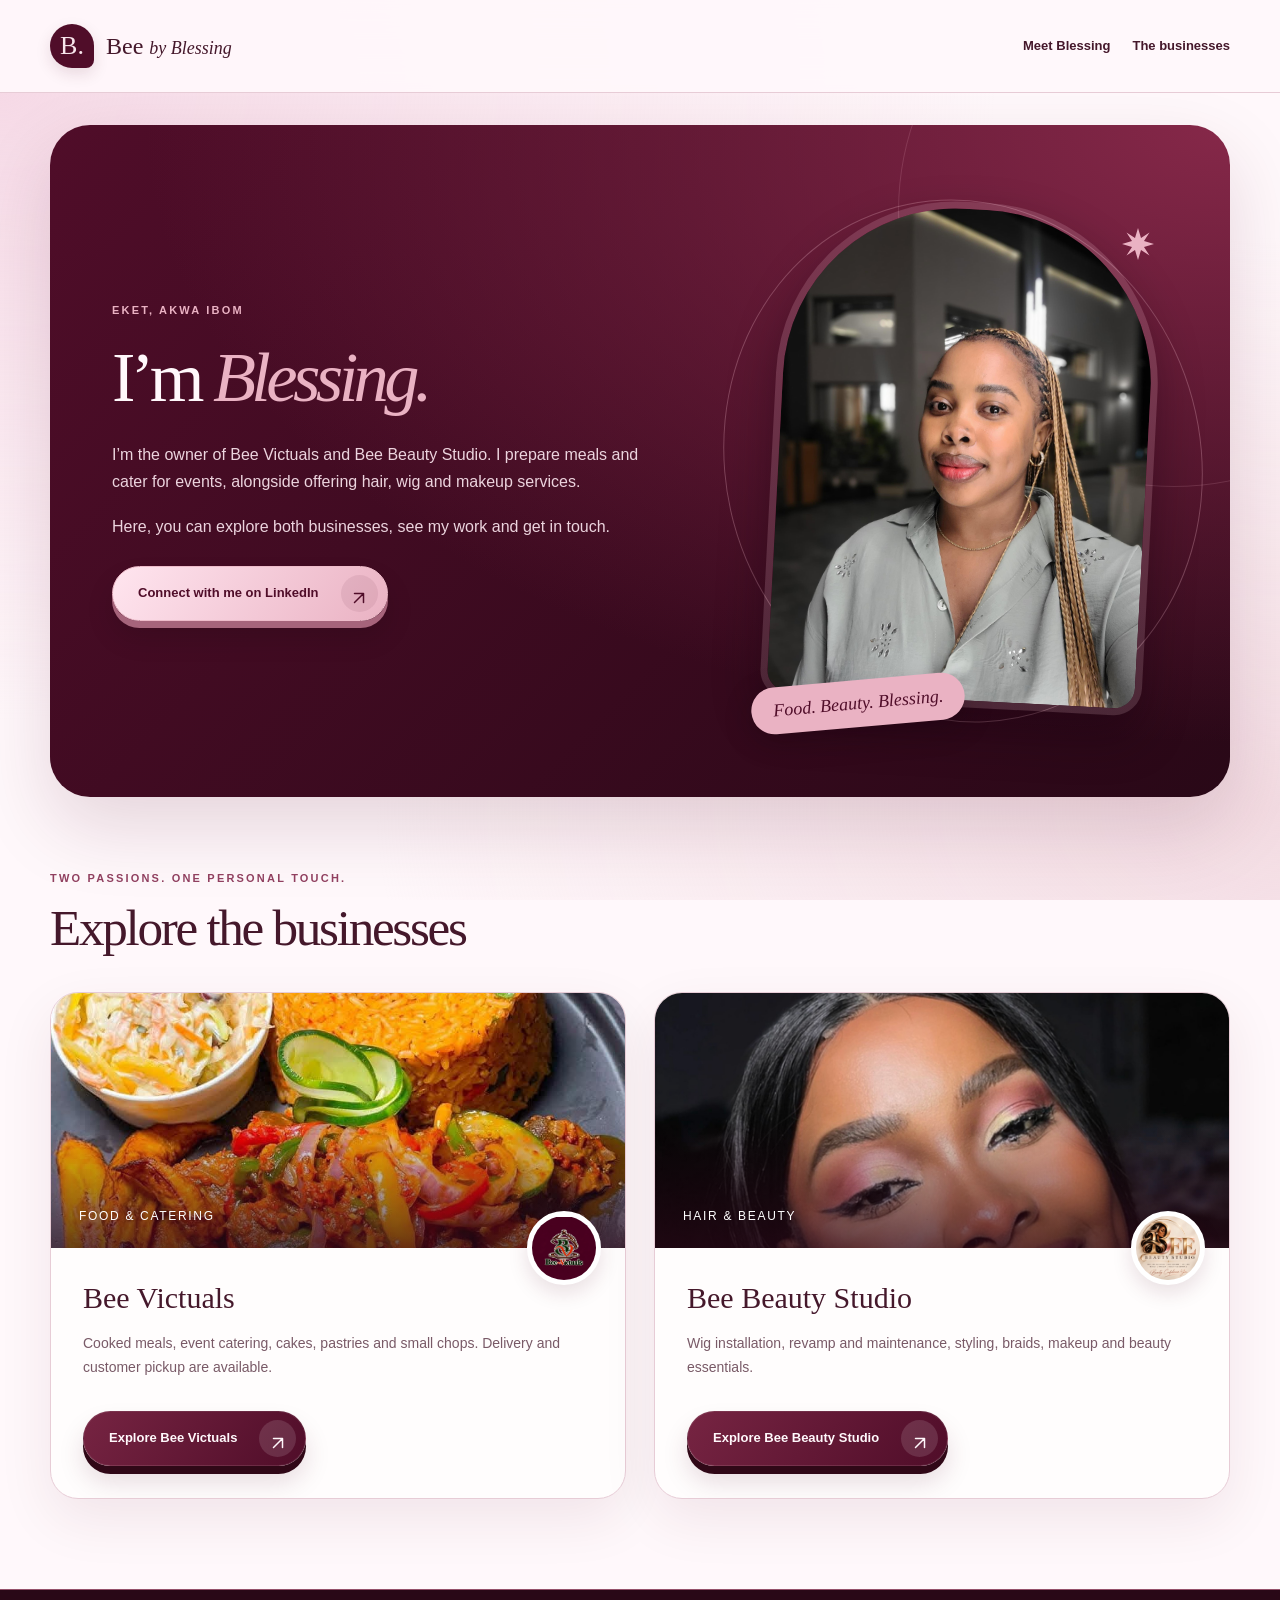
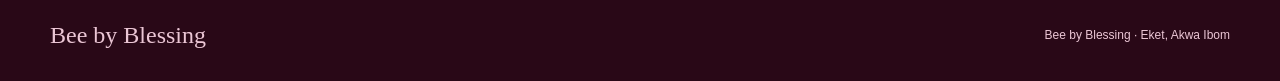
==== commit 9ff011f7: "Fix mobile icons and cache issues Fix mobile icons and refresh stylesheet cache, then click Commit c" ====
--- a/index.html
+++ b/index.html
@@ -11,7 +11,7 @@
 
   <title>Bee by Blessing | Food &amp; Beauty</title>
 
-  <link rel="stylesheet" href="styles.css">
+  <link rel="stylesheet" href="styles.css?v=2">
   <script src="script.js" defer></script>
 </head>
 
--- a/styles.css
+++ b/styles.css
@@ -1236,4 +1236,76 @@
     opacity: 1;
     transform: none;
   }
+}
+
+/* Consistent arrow icons on desktop and mobile */
+
+.button-arrow,
+.photo-expand {
+  font-size: 0;
+  line-height: 0;
+  display: grid;
+  place-items: center;
+  flex-shrink: 0;
+}
+
+.button-arrow::after,
+.photo-expand::after {
+  content: "";
+  display: block;
+  width: 18px;
+  height: 18px;
+  background-color: currentColor;
+
+  -webkit-mask:
+    url("data:image/svg+xml,%3Csvg xmlns='http://www.w3.org/2000/svg' viewBox='0 0 24 24'%3E%3Cpath d='M6 18L18 6M6 6h12v12' fill='none' stroke='black' stroke-width='2' stroke-linecap='round' stroke-linejoin='round'/%3E%3C/svg%3E")
+    center / contain no-repeat;
+
+  mask:
+    url("data:image/svg+xml,%3Csvg xmlns='http://www.w3.org/2000/svg' viewBox='0 0 24 24'%3E%3Cpath d='M6 18L18 6M6 6h12v12' fill='none' stroke='black' stroke-width='2' stroke-linecap='round' stroke-linejoin='round'/%3E%3C/svg%3E")
+    center / contain no-repeat;
+}
+
+.button > span:first-child {
+  min-width: 0;
+}
+
+/* Replace the green emoji star with a pink decorative shape */
+
+.image-spark {
+  font-size: 0;
+  line-height: 0;
+  width: 65px;
+  height: 65px;
+  display: grid;
+  place-items: center;
+}
+
+.image-spark::after {
+  content: "";
+  display: block;
+  width: 100%;
+  height: 100%;
+  background-color: var(--rose);
+
+  -webkit-mask:
+    url("data:image/svg+xml,%3Csvg xmlns='http://www.w3.org/2000/svg' viewBox='0 0 64 64'%3E%3Cpath d='M32 0L38 20L55 9L44 26L64 32L44 38L55 55L38 44L32 64L26 44L9 55L20 38L0 32L20 26L9 9L26 20Z' fill='black'/%3E%3C/svg%3E")
+    center / contain no-repeat;
+
+  mask:
+    url("data:image/svg+xml,%3Csvg xmlns='http://www.w3.org/2000/svg' viewBox='0 0 64 64'%3E%3Cpath d='M32 0L38 20L55 9L44 26L64 32L44 38L55 55L38 44L32 64L26 44L9 55L20 38L0 32L20 26L9 9L26 20Z' fill='black'/%3E%3C/svg%3E")
+    center / contain no-repeat;
+}
+
+@media (max-width: 700px) {
+  .button-arrow::after,
+  .photo-expand::after {
+    width: 16px;
+    height: 16px;
+  }
+
+  .image-spark {
+    width: 49px;
+    height: 49px;
+  }
 }
